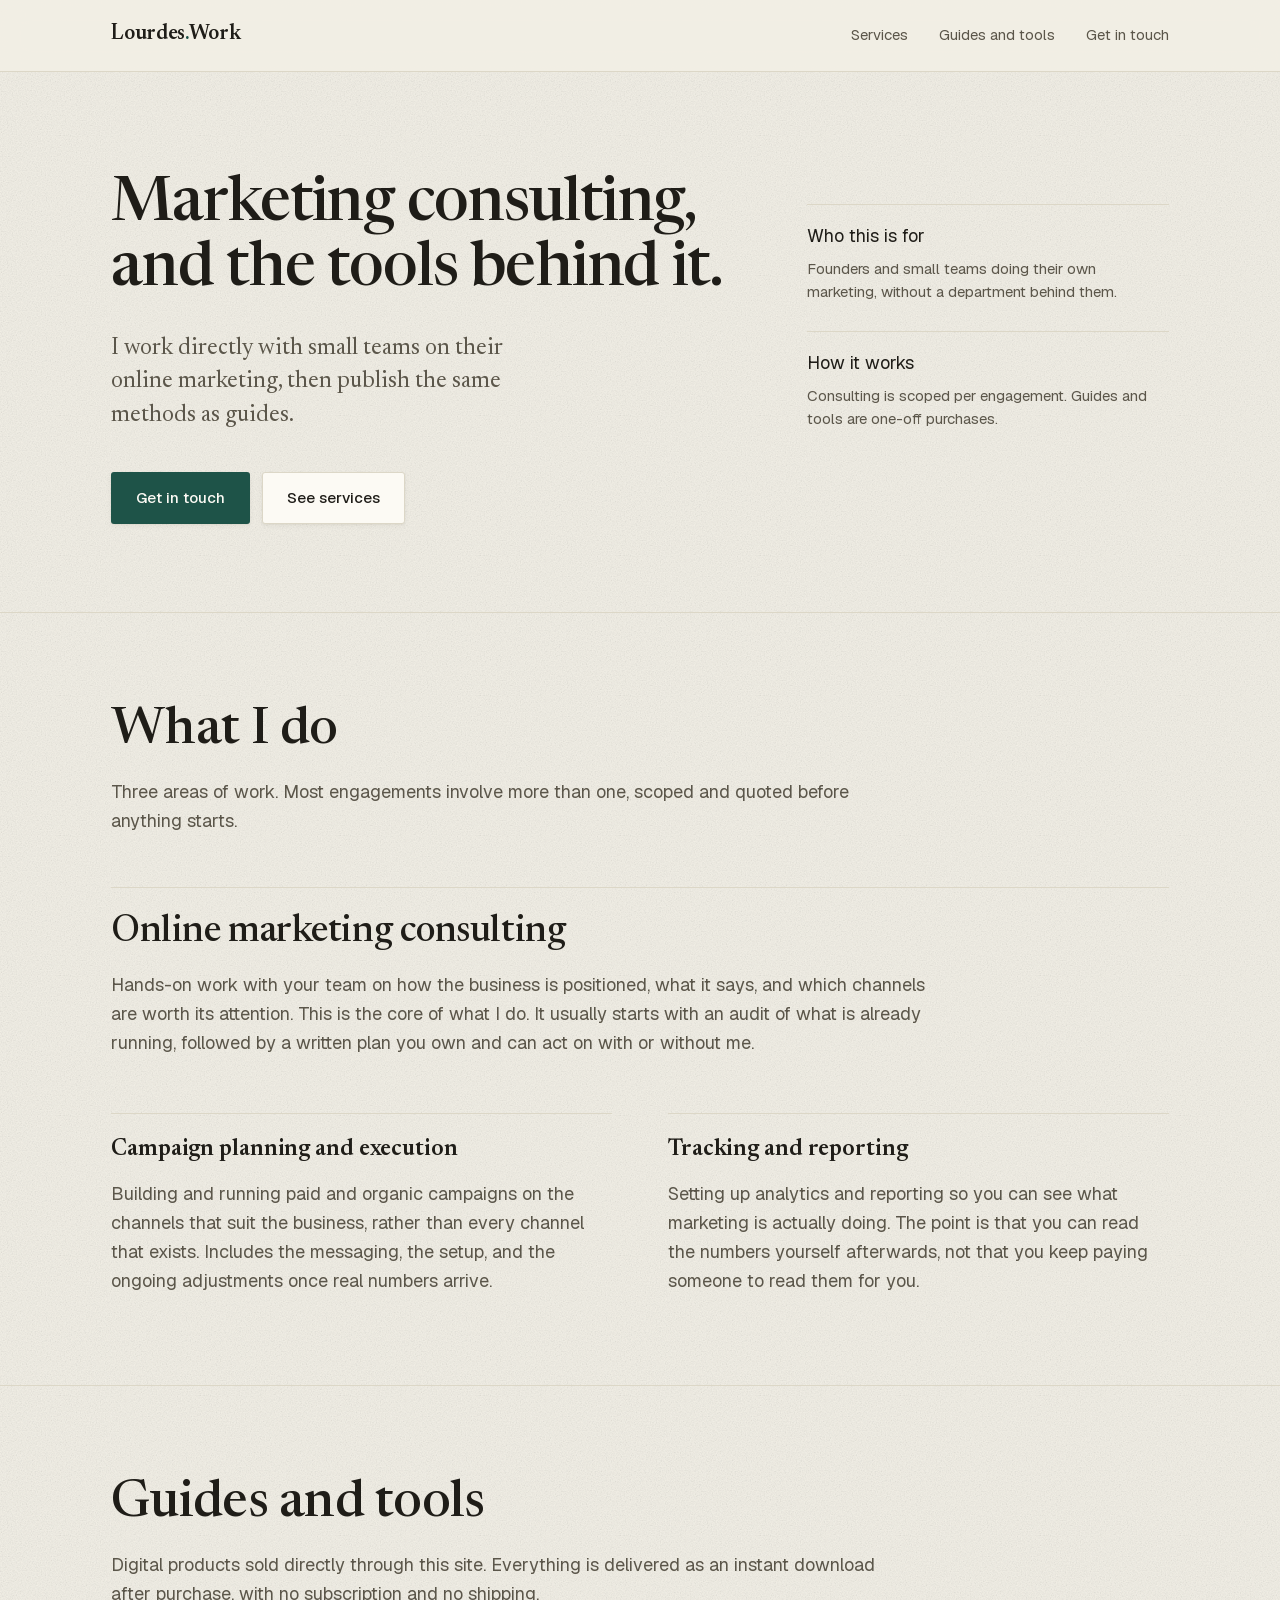
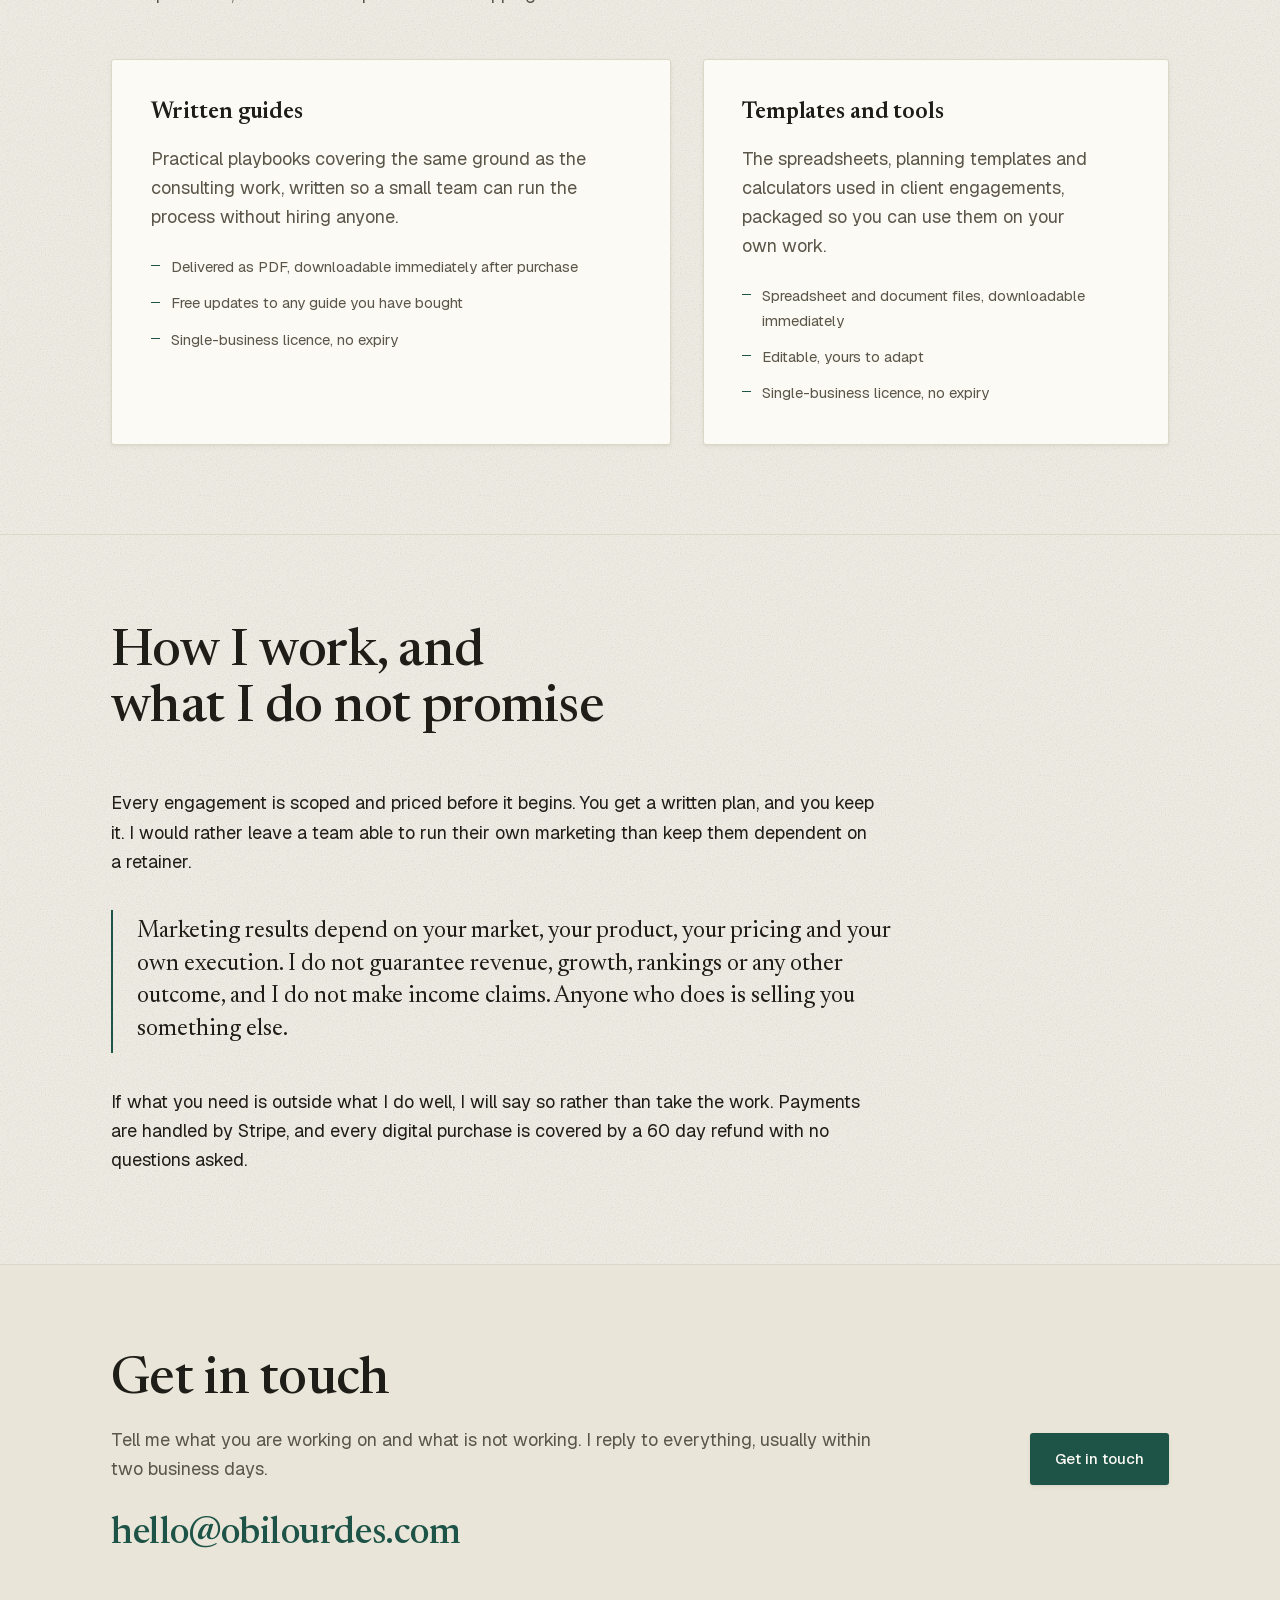
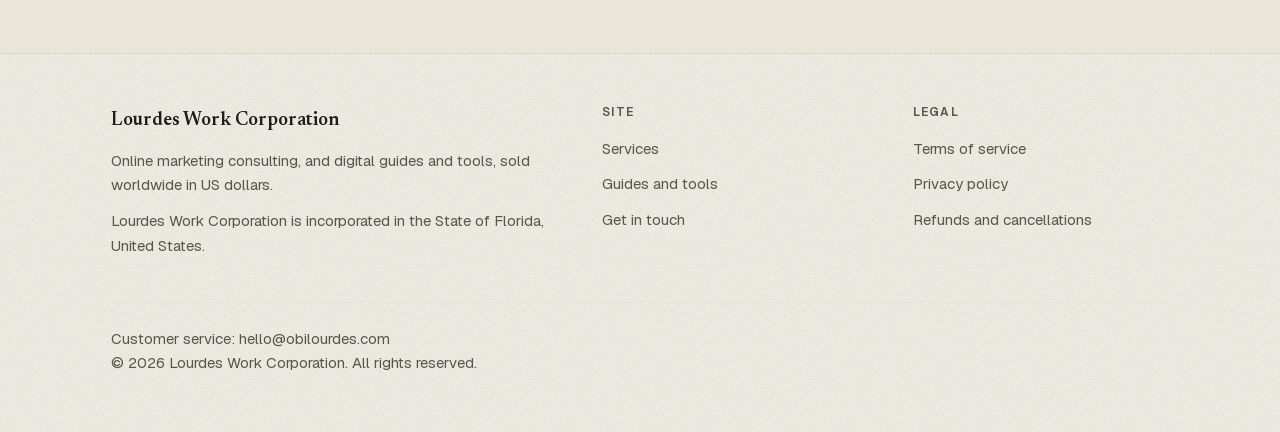
==== index.html @ 1709e202 "Site for Lourdes Work Corporation Static site: home, terms, privacy, refunds. Self-hosted Newsreader" ====
<!DOCTYPE html>
<html lang="en">
<head>
<meta charset="utf-8">
<meta name="viewport" content="width=device-width, initial-scale=1">
<title>Lourdes Work Corporation | Marketing consulting, guides and tools</title>
<meta name="description" content="Lourdes Work Corporation provides online marketing consulting for small teams, and sells digital guides and tools built from the same methods.">
<link rel="preload" href="fonts/newsreader-variable.woff2" as="font" type="font/woff2" crossorigin>
<link rel="preload" href="fonts/geist-variable.woff2" as="font" type="font/woff2" crossorigin>
<link rel="stylesheet" href="styles.css">
<link rel="icon" href="data:image/svg+xml,<svg xmlns='http://www.w3.org/2000/svg' viewBox='0 0 100 100'><rect width='100' height='100' rx='2' fill='%231E5348'/><text y='72' x='50' text-anchor='middle' font-family='system-ui' font-size='62' font-weight='600' fill='%23fff'>L</text></svg>">
</head>
<body>

<a class="skip" href="#main">Skip to content</a>

<header class="nav">
  <div class="shell">
    <a class="brand" href="/">Lourdes<em>.</em>Work</a>
    <nav class="nav-links" aria-label="Primary">
      <a href="#services">Services</a>
      <a href="#products" class="is-secondary">Guides and tools</a>
      <a href="#contact">Get in touch</a>
    </nav>
  </div>
</header>

<main id="main">

  <section class="hero">
    <div class="shell hero-grid">
      <div>
        <h1>Marketing consulting, and the tools behind it.</h1>
        <p class="lede">I work directly with small teams on their online marketing, then publish the same methods as guides.</p>
        <div class="hero-actions">
          <a class="btn btn-primary" href="#contact">Get in touch</a>
          <a class="btn btn-quiet" href="#services">See services</a>
        </div>
      </div>
      <dl class="hero-aside">
        <div>
          <dt>Who this is for</dt>
          <dd>Founders and small teams doing their own marketing, without a department behind them.</dd>
        </div>
        <div>
          <dt>How it works</dt>
          <dd>Consulting is scoped per engagement. Guides and tools are one-off purchases.</dd>
        </div>
      </dl>
    </div>
  </section>

  <section class="section" id="services">
    <div class="shell">
      <div class="section-head">
        <h2>What I do</h2>
        <p>Three areas of work. Most engagements involve more than one, scoped and quoted before anything starts.</p>
      </div>
      <ul class="services">
        <li>
          <h3>Online marketing consulting</h3>
          <p>Hands-on work with your team on how the business is positioned, what it says, and which channels are worth its attention. This is the core of what I do. It usually starts with an audit of what is already running, followed by a written plan you own and can act on with or without me.</p>
        </li>
        <li>
          <h3>Campaign planning and execution</h3>
          <p>Building and running paid and organic campaigns on the channels that suit the business, rather than every channel that exists. Includes the messaging, the setup, and the ongoing adjustments once real numbers arrive.</p>
        </li>
        <li>
          <h3>Tracking and reporting</h3>
          <p>Setting up analytics and reporting so you can see what marketing is actually doing. The point is that you can read the numbers yourself afterwards, not that you keep paying someone to read them for you.</p>
        </li>
      </ul>
    </div>
  </section>

  <section class="section" id="products">
    <div class="shell">
      <div class="section-head">
        <h2>Guides and tools</h2>
        <p>Digital products sold directly through this site. Everything is delivered as an instant download after purchase, with no subscription and no shipping.</p>
      </div>
      <div class="products">
        <article class="product">
          <h3>Written guides</h3>
          <p>Practical playbooks covering the same ground as the consulting work, written so a small team can run the process without hiring anyone.</p>
          <ul>
            <li>Delivered as PDF, downloadable immediately after purchase</li>
            <li>Free updates to any guide you have bought</li>
            <li>Single-business licence, no expiry</li>
          </ul>
        </article>
        <article class="product">
          <h3>Templates and tools</h3>
          <p>The spreadsheets, planning templates and calculators used in client engagements, packaged so you can use them on your own work.</p>
          <ul>
            <li>Spreadsheet and document files, downloadable immediately</li>
            <li>Editable, yours to adapt</li>
            <li>Single-business licence, no expiry</li>
          </ul>
        </article>
      </div>
    </div>
  </section>

  <section class="section" id="approach">
    <div class="shell">
      <div class="section-head">
        <h2>How I work, and what I do not promise</h2>
      </div>
      <div class="approach">
        <p>Every engagement is scoped and priced before it begins. You get a written plan, and you keep it. I would rather leave a team able to run their own marketing than keep them dependent on a retainer.</p>
        <p class="pull">Marketing results depend on your market, your product, your pricing and your own execution. I do not guarantee revenue, growth, rankings or any other outcome, and I do not make income claims. Anyone who does is selling you something else.</p>
        <p>If what you need is outside what I do well, I will say so rather than take the work. Payments are handled by Stripe, and every digital purchase is covered by a 60 day refund with no questions asked.</p>
      </div>
    </div>
  </section>

  <section class="contact" id="contact">
    <div class="shell contact-inner">
      <div>
        <h2>Get in touch</h2>
        <p>Tell me what you are working on and what is not working. I reply to everything, usually within two business days.</p>
        <a class="contact-mail" href="mailto:hello@obilourdes.com">hello@obilourdes.com</a>
      </div>
      <div>
        <a class="btn btn-primary" href="mailto:hello@obilourdes.com">Get in touch</a>
      </div>
    </div>
  </section>

</main>

<footer class="footer">
  <div class="shell">
    <div class="footer-grid">
      <div>
        <p class="legal-name">Lourdes Work Corporation</p>
        <p class="fine">Online marketing consulting, and digital guides and tools, sold worldwide in US dollars.</p>
        <p class="fine">Lourdes Work Corporation is incorporated in the State of Florida, United States.</p>
      </div>
      <div>
        <h2>Site</h2>
        <ul>
          <li><a href="#services">Services</a></li>
          <li><a href="#products">Guides and tools</a></li>
          <li><a href="#contact">Get in touch</a></li>
        </ul>
      </div>
      <div>
        <h2>Legal</h2>
        <ul>
          <li><a href="terms.html">Terms of service</a></li>
          <li><a href="privacy.html">Privacy policy</a></li>
          <li><a href="refunds.html">Refunds and cancellations</a></li>
        </ul>
      </div>
    </div>
    <div class="footer-base">
      <p>Customer service: <a href="mailto:hello@obilourdes.com">hello@obilourdes.com</a></p>
      <p>&copy; 2026 Lourdes Work Corporation. All rights reserved.</p>
    </div>
  </div>
</footer>

</body>
</html>
---- styles.css ----
/* Lourdes Work Corporation
   Design read: modern editorial site for a marketing consultancy that also
   sells digital products, read by prospective clients and by two compliance
   reviewers (Stripe, Google).
   Dials: DESIGN_VARIANCE 6 / MOTION_INTENSITY 3 / VISUAL_DENSITY 4.

   Serif is used deliberately, not by default. The brief names an editorial
   family and names serif headings, which is the documented exception. The
   face is Newsreader, chosen specifically because it is neither of the two
   display serifs banned as AI-favourites.

   Type pairing: Newsreader (editorial serif) for headings,
                 Geist (neo-grotesque) for body and interface.
   Surface: warm paper, no pure white anywhere, no pure black anywhere.
   Hand-written CSS. No framework, no build step. */

@font-face {
  font-family: 'Newsreader';
  src: url('fonts/newsreader-variable.woff2') format('woff2');
  font-weight: 200 800;
  font-style: normal;
  font-display: swap;
}
@font-face {
  font-family: 'Geist';
  src: url('fonts/geist-variable.woff2') format('woff2');
  font-weight: 100 900;
  font-style: normal;
  font-display: swap;
}

/* ── Tokens ─────────────────────────────────────────────
   One warm paper family. One accent, locked. One radius.
   Lighter surfaces read as raised, darker as recessed. */
:root {
  --paper:   #F2EFE5;
  --raised:  #FCFAF4;
  --sunken:  #E9E5D8;
  --rule:    #DCD7C7;
  --rule-soft: #E6E2D4;
  --ink:     #1F1D18;
  --ink-soft:#5B564A;
  --accent:  #1E5348;
  --accent-deep: #143A32;
  --on-accent: #FCFAF4;
  --tint:    #E4E6DC;

  --lift-1: 0 1px 2px rgba(58, 48, 26, 0.05), 0 2px 6px rgba(58, 48, 26, 0.04);
  --lift-2: 0 1px 2px rgba(58, 48, 26, 0.06), 0 6px 18px rgba(58, 48, 26, 0.07);
  --press:  inset 0 1px 2px rgba(58, 48, 26, 0.12);

  --radius: 3px;
  --measure: 64ch;
  --gutter: clamp(1.25rem, 4vw, 3.5rem);
  --shell: 1160px;

  --serif: 'Newsreader', ui-serif, Georgia, 'Times New Roman', serif;
  --sans: 'Geist', ui-sans-serif, system-ui, -apple-system, 'Segoe UI', Roboto, sans-serif;

  --step-0: clamp(1.0625rem, 1.02rem + 0.2vw, 1.125rem);
  --step-1: clamp(1.25rem, 1.17rem + 0.38vw, 1.4375rem);
  --step-2: clamp(1.75rem, 1.55rem + 0.95vw, 2.375rem);
  --step-3: clamp(2.25rem, 1.9rem + 1.7vw, 3.25rem);
  --step-4: clamp(2.5rem, 2.05rem + 2.2vw, 3.75rem);

  /* Warm paper grain. Sits behind content, never over text. */
  --grain: url("data:image/svg+xml,%3Csvg xmlns='http://www.w3.org/2000/svg' width='140' height='140'%3E%3Cfilter id='n'%3E%3CfeTurbulence type='fractalNoise' baseFrequency='0.8' numOctaves='3' stitchTiles='stitch'/%3E%3CfeColorMatrix type='saturate' values='0'/%3E%3C/filter%3E%3Crect width='140' height='140' filter='url(%23n)' opacity='0.28'/%3E%3C/svg%3E");
}

@media (prefers-color-scheme: dark) {
  :root {
    --paper:   #16150F;
    --raised:  #1F1D16;
    --sunken:  #100F0B;
    --rule:    #322E24;
    --rule-soft: #262319;
    --ink:     #EFEBDE;
    --ink-soft:#A29C8A;
    --accent:  #74BCA6;
    --accent-deep: #96D2BE;
    --on-accent: #10201B;
    --tint:    #1D2620;

    --lift-1: 0 1px 2px rgba(0, 0, 0, 0.4);
    --lift-2: 0 1px 2px rgba(0, 0, 0, 0.4), 0 8px 22px rgba(0, 0, 0, 0.36);
    --press:  inset 0 1px 3px rgba(0, 0, 0, 0.5);
  }
}

*, *::before, *::after { box-sizing: border-box; }

html { -webkit-text-size-adjust: 100%; scroll-behavior: smooth; }
@media (prefers-reduced-motion: reduce) {
  html { scroll-behavior: auto; }
  *, *::before, *::after { animation-duration: 0.01ms !important; transition-duration: 0.01ms !important; }
}

body {
  margin: 0;
  background-color: var(--paper);
  background-image: var(--grain);
  color: var(--ink);
  font-family: var(--sans);
  font-size: var(--step-0);
  line-height: 1.62;
  -webkit-font-smoothing: antialiased;
}

/* ── Editorial headings. Serif, restrained weight, tight tracking. ── */
h1, h2, h3 {
  margin: 0;
  font-family: var(--serif);
  font-weight: 500;
  font-variation-settings: 'opsz' 48;
  letter-spacing: -0.014em;
  line-height: 1.08;
  text-wrap: balance;
}
h1 { font-size: var(--step-4); font-variation-settings: 'opsz' 72; letter-spacing: -0.021em; }
h2 { font-size: var(--step-3); }
h3 { font-size: var(--step-1); font-weight: 600; font-variation-settings: 'opsz' 24; letter-spacing: -0.005em; line-height: 1.25; }
p  { margin: 0; max-width: var(--measure); text-wrap: pretty; }

a { color: var(--accent); text-underline-offset: 0.2em; text-decoration-thickness: 1px; }
a:hover { color: var(--accent-deep); }

:focus-visible { outline: 2px solid var(--accent); outline-offset: 3px; border-radius: var(--radius); }

.shell { width: 100%; max-width: var(--shell); margin-inline: auto; padding-inline: var(--gutter); }

.skip {
  position: absolute; left: -9999px;
  background: var(--accent); color: var(--on-accent);
  padding: 0.75rem 1rem; border-radius: var(--radius); z-index: 30;
}
.skip:focus { left: var(--gutter); top: 0.75rem; }

/* Small-caps metadata label, set in the grotesque against the serif. */
.label {
  font-family: var(--sans);
  font-size: 0.75rem; font-weight: 600;
  letter-spacing: 0.09em; text-transform: uppercase;
  color: var(--ink-soft);
}

/* ── Masthead. One line, 72px. ── */
.nav {
  position: sticky; top: 0; z-index: 20;
  height: 72px; display: flex; align-items: center;
  background: color-mix(in srgb, var(--paper) 90%, transparent);
  backdrop-filter: saturate(1.3) blur(12px);
  border-bottom: 1px solid var(--rule);
}
.nav .shell { display: flex; align-items: center; justify-content: space-between; gap: 1.5rem; }
.brand {
  font-family: var(--serif); font-weight: 600;
  font-size: 1.3125rem; letter-spacing: -0.015em;
  color: var(--ink); text-decoration: none; white-space: nowrap;
}
.brand em { font-style: normal; color: var(--accent); }
.nav-links { display: flex; align-items: center; gap: clamp(1.125rem, 2.4vw, 2.25rem); }
.nav-links a { color: var(--ink-soft); text-decoration: none; font-size: 0.9375rem; white-space: nowrap; }
.nav-links a:hover { color: var(--ink); }
@media (max-width: 640px) { .nav-links .is-secondary { display: none; } }

/* ── Tactile buttons. Raised, then genuinely compress on press. ── */
.btn {
  display: inline-flex; align-items: center; justify-content: center;
  padding: 0.8125rem 1.5rem;
  font-family: var(--sans); font-weight: 500; font-size: 0.9375rem;
  border-radius: var(--radius); border: 1px solid transparent;
  text-decoration: none; white-space: nowrap; cursor: pointer;
  box-shadow: var(--lift-1);
  transition: box-shadow 0.16s ease, transform 0.1s ease, background-color 0.16s ease;
}
.btn-primary { background: var(--accent); color: var(--on-accent); }
.btn-primary:hover { background: var(--accent-deep); color: var(--on-accent); box-shadow: var(--lift-2); }
.btn-quiet { background: var(--raised); border-color: var(--rule); color: var(--ink); }
.btn-quiet:hover { border-color: var(--ink-soft); box-shadow: var(--lift-2); }
.btn:active { transform: translateY(1px); box-shadow: var(--press); }

/* ── Hero. Asymmetric, not centered. ── */
.hero { padding-block: clamp(3.5rem, 8vw, 6.5rem) clamp(3rem, 7vw, 5.5rem); }
.hero-grid { display: grid; gap: clamp(2rem, 5vw, 4.5rem); align-items: start; }
@media (min-width: 900px) { .hero-grid { grid-template-columns: 1.75fr 1fr; } }
.hero p.lede {
  font-family: var(--serif); font-size: var(--step-1);
  font-variation-settings: 'opsz' 28; line-height: 1.45;
  color: var(--ink-soft); margin-top: 1.75rem; max-width: 34ch;
}
.hero-actions { display: flex; flex-wrap: wrap; gap: 0.75rem; margin-top: 2.5rem; }

.hero-aside { display: grid; gap: 1.75rem; align-content: start; padding-top: 0.75rem; }
.hero-aside > div { border-top: 1px solid var(--rule); padding-top: 1rem; }
.hero-aside dt { margin-bottom: 0.4rem; }
.hero-aside dd { margin: 0; color: var(--ink-soft); font-size: 0.9375rem; line-height: 1.55; }

/* ── Section frame ── */
.section { padding-block: clamp(3.5rem, 7vw, 6rem); border-top: 1px solid var(--rule); }
.section-head { max-width: var(--measure); margin-bottom: clamp(2.25rem, 4vw, 3.25rem); }
.section-head p { color: var(--ink-soft); margin-top: 1.125rem; }

/* ── Services. Asymmetric stack, lead item wider. Not equal cards. ── */
.services { list-style: none; margin: 0; padding: 0; display: grid; gap: 2.75rem; }
@media (min-width: 860px) {
  .services { grid-template-columns: repeat(6, 1fr); column-gap: 3.5rem; row-gap: 3.5rem; }
  .services > li:nth-child(1) { grid-column: span 6; }
  .services > li:nth-child(2) { grid-column: span 3; }
  .services > li:nth-child(3) { grid-column: span 3; }
}
.services > li { border-top: 1px solid var(--rule); padding-top: 1.375rem; }
.services h3 + p { margin-top: 0.875rem; color: var(--ink-soft); }
.services > li:nth-child(1) h3 { font-size: var(--step-2); font-weight: 500; font-variation-settings: 'opsz' 40; letter-spacing: -0.012em; }
.services > li:nth-child(1) p { max-width: 68ch; }

/* ── Products. Raised paper cards. Two-up, unequal. ── */
.products { display: grid; gap: 1.75rem; }
@media (min-width: 860px) { .products { grid-template-columns: 1.2fr 1fr; gap: 2rem; } }
.product {
  background: var(--raised); border: 1px solid var(--rule);
  border-radius: var(--radius); box-shadow: var(--lift-1);
  padding: clamp(1.625rem, 3vw, 2.5rem);
}
.product p { margin-top: 1rem; color: var(--ink-soft); }
.product ul { margin: 1.5rem 0 0; padding: 0; list-style: none; display: grid; gap: 0.75rem; }
.product li { padding-left: 1.25rem; position: relative; color: var(--ink-soft); font-size: 0.9375rem; }
.product li::before {
  content: ''; position: absolute; left: 0; top: 0.68em;
  width: 9px; height: 1px; background: var(--accent);
}

/* ── Approach. Editorial prose column with a pull quote. ── */
.approach { max-width: 66ch; display: grid; gap: 1.625rem; }
.approach p { max-width: none; }
.pull {
  font-family: var(--serif); font-size: var(--step-1);
  font-variation-settings: 'opsz' 32; line-height: 1.42;
  color: var(--ink);
  border-left: 2px solid var(--accent);
  padding: 0.375rem 0 0.375rem 1.5rem;
  margin-block: 0.5rem;
}

/* ── Contact. Recessed band. ── */
.contact { background: var(--sunken); border-top: 1px solid var(--rule); }
.contact-inner { padding-block: clamp(3.5rem, 7vw, 5.5rem); display: grid; gap: 2rem; }
@media (min-width: 860px) { .contact-inner { grid-template-columns: 1fr auto; align-items: center; gap: 3.5rem; } }
.contact p { color: var(--ink-soft); margin-top: 1rem; }
.contact-mail {
  display: inline-block; margin-top: 1.375rem;
  font-family: var(--serif); font-size: var(--step-2); font-weight: 500;
  font-variation-settings: 'opsz' 40; letter-spacing: -0.012em;
  color: var(--accent); text-decoration: none;
}
.contact-mail:hover { text-decoration: underline; }

/* ── Footer ── */
.footer { border-top: 1px solid var(--rule); padding-block: 3.25rem 3.5rem; font-size: 0.9375rem; }
.footer-grid { display: grid; gap: 2.5rem; }
@media (min-width: 760px) { .footer-grid { grid-template-columns: 1.7fr 1fr 1fr; gap: 3.5rem; } }
.footer h2 { font-family: var(--sans); font-size: 0.75rem; font-weight: 600; letter-spacing: 0.09em; text-transform: uppercase; color: var(--ink-soft); margin-bottom: 1.125rem; }
.footer ul { list-style: none; margin: 0; padding: 0; display: grid; gap: 0.6875rem; }
.footer a { color: var(--ink-soft); text-decoration: none; }
.footer a:hover { color: var(--ink); text-decoration: underline; }
.footer .legal-name { font-family: var(--serif); font-size: 1.1875rem; font-weight: 600; color: var(--ink); }
.footer .fine { color: var(--ink-soft); max-width: 44ch; margin-top: 0.75rem; }
.footer-base { margin-top: 2.75rem; padding-top: 1.5rem; border-top: 1px solid var(--rule-soft); color: var(--ink-soft); }

/* ── Legal document pages ── */
.doc { padding-block: clamp(3rem, 6vw, 5rem) clamp(3.5rem, 7vw, 5.5rem); }
.doc-head { max-width: var(--measure); padding-bottom: 2.25rem; border-bottom: 1px solid var(--rule); margin-bottom: 2.75rem; }
.doc-head p { color: var(--ink-soft); margin-top: 1rem; }
.doc-body { max-width: 66ch; }
.doc-body h2 { font-size: var(--step-2); margin-top: 3.25rem; }
.doc-body h2:first-child { margin-top: 0; }
.doc-body h3 { margin-top: 2.25rem; }
.doc-body p, .doc-body ul, .doc-body ol { margin-top: 1.0625rem; max-width: none; }
.doc-body ul, .doc-body ol { padding-left: 1.25rem; }
.doc-body li { margin-top: 0.5rem; }
.doc-body li::marker { color: var(--accent); }
.doc-body strong { font-weight: 600; }

.key-terms {
  background: var(--raised); border: 1px solid var(--rule);
  border-radius: var(--radius); box-shadow: var(--lift-1);
  padding: clamp(1.5rem, 3vw, 2rem); margin-top: 2.25rem;
}
.key-terms h2 { margin-top: 0; font-size: var(--step-1); }
.key-terms ul { margin-top: 1rem; }

.updated { color: var(--ink-soft); font-size: 0.9375rem; }

/* Fill-before-publish marker. Loud on purpose. */
.fill {
  background: #FFF0B8; color: #57430B;
  border-bottom: 2px solid #DCB43A; padding: 0 0.2em; font-weight: 600;
}
@media (prefers-color-scheme: dark) {
  .fill { background: #453604; color: #FFE9A6; border-bottom-color: #C0A030; }
}
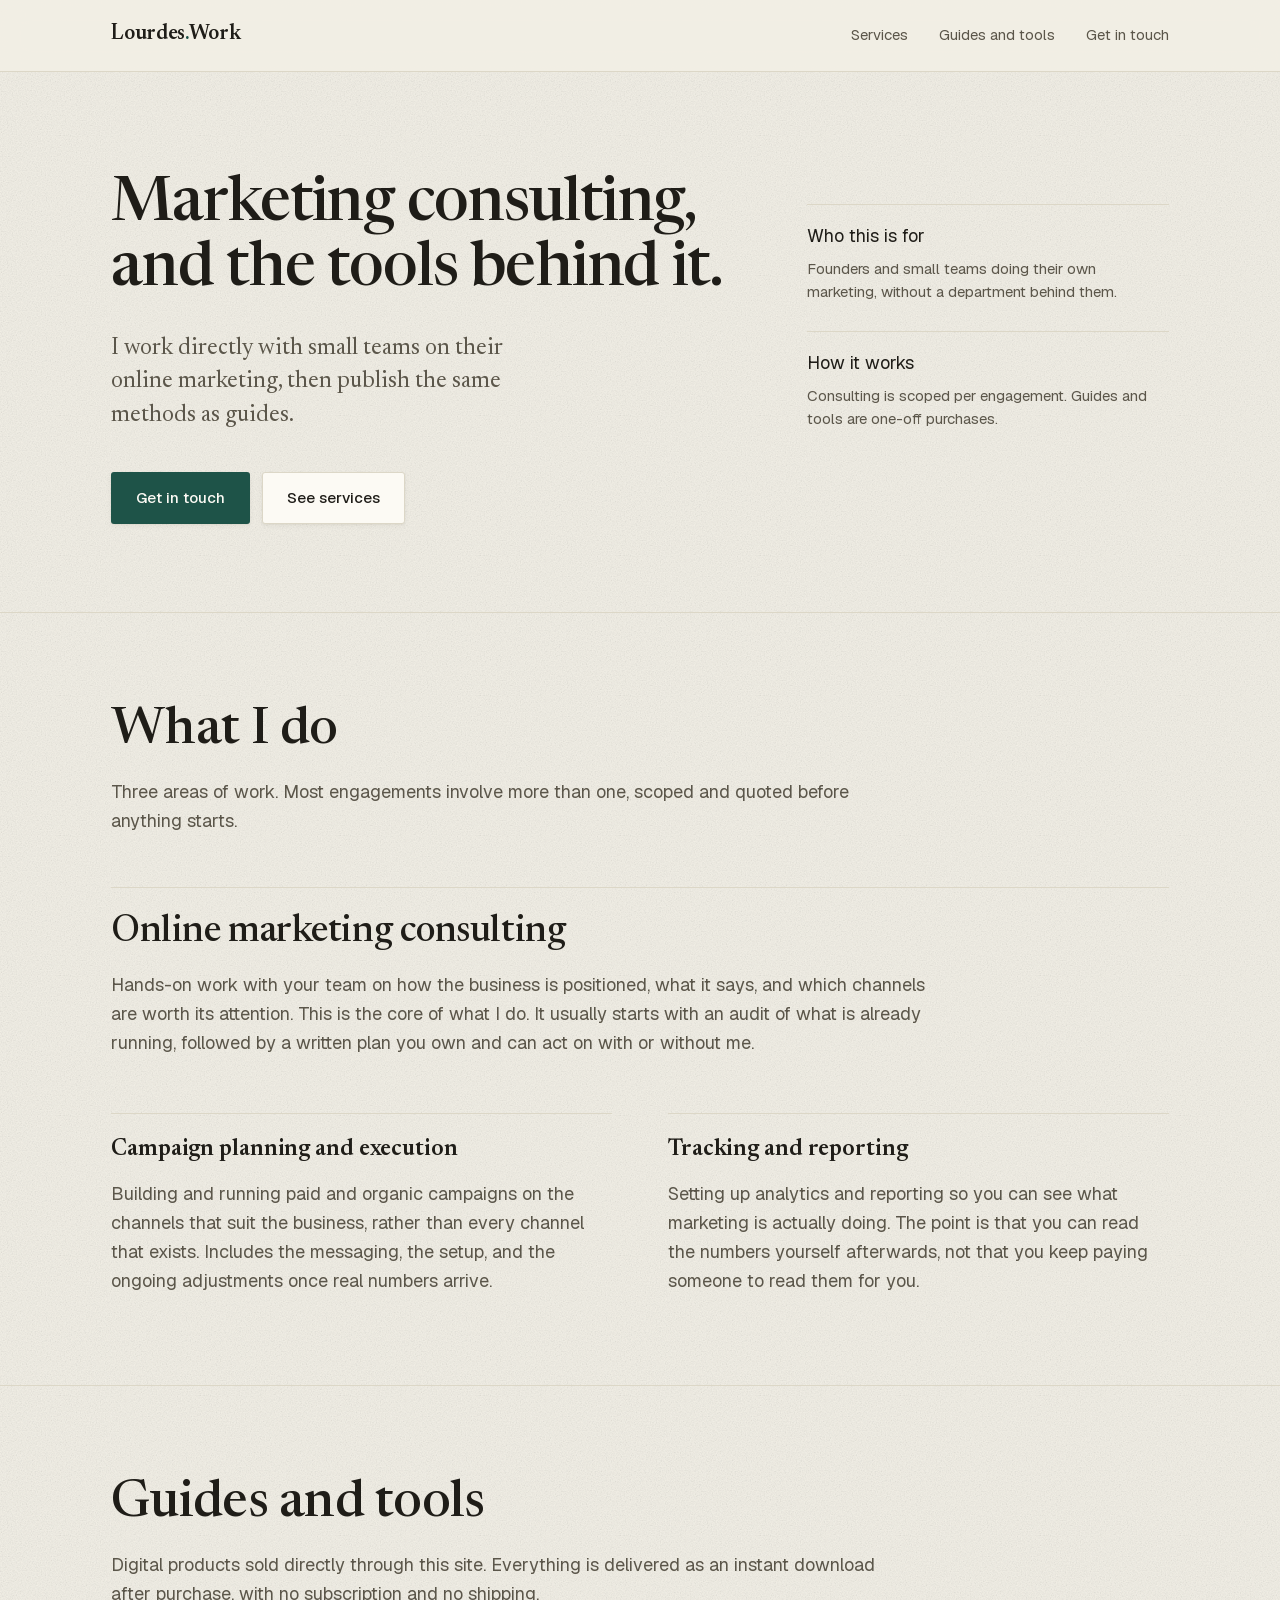
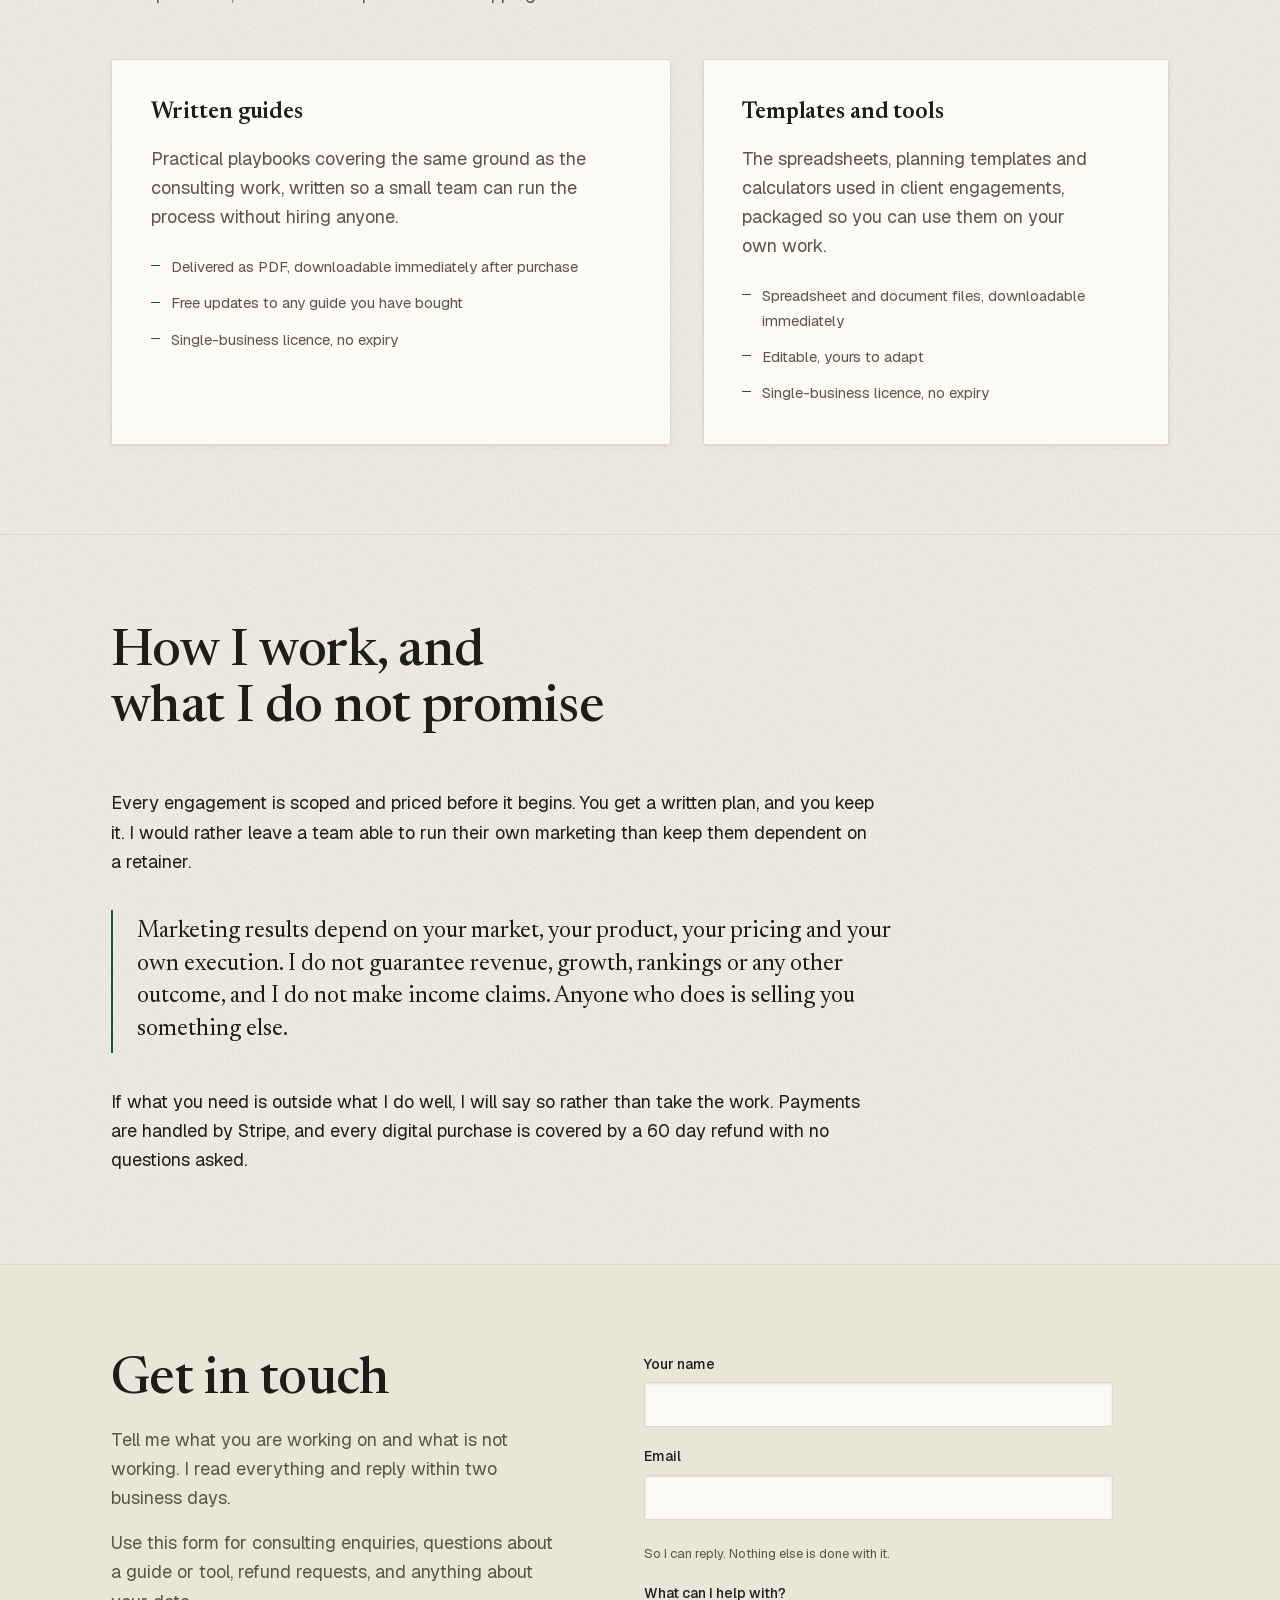
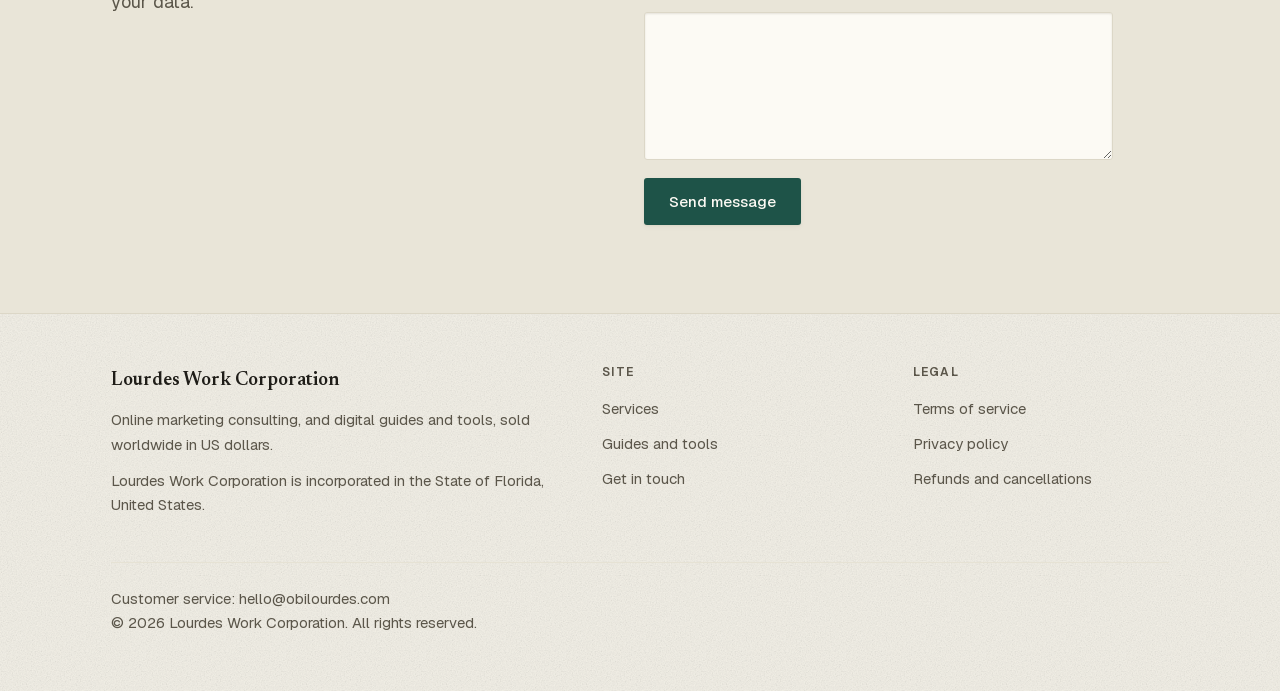
==== commit 27f13e6e: "Add contact form (not yet live: needs access key) Replaces the mailto link on the home page with a v" ====
--- a/index.html
+++ b/index.html
@@ -117,13 +117,48 @@
 
   <section class="contact" id="contact">
     <div class="shell contact-inner">
-      <div>
-        <h2>Get in touch</h2>
-        <p>Tell me what you are working on and what is not working. I reply to everything, usually within two business days.</p>
-        <a class="contact-mail" href="mailto:hello@obilourdes.com">hello@obilourdes.com</a>
-      </div>
-      <div>
-        <a class="btn btn-primary" href="mailto:hello@obilourdes.com">Get in touch</a>
+      <div class="contact-grid">
+        <div>
+          <h2>Get in touch</h2>
+          <p>Tell me what you are working on and what is not working. I read everything and reply within two business days.</p>
+          <p>Use this form for consulting enquiries, questions about a guide or tool, refund requests, and anything about your data.</p>
+        </div>
+
+        <form class="form" id="contact-form" action="https://api.web3forms.com/submit" method="POST" novalidate>
+          <input type="hidden" name="access_key" value="WEB3FORMS_ACCESS_KEY">
+          <input type="hidden" name="subject" value="New enquiry from obilourdes.com">
+          <input type="hidden" name="from_name" value="obilourdes.com">
+          <input type="hidden" name="redirect" value="https://obilourdes.com/thanks.html">
+
+          <div class="hp" aria-hidden="true">
+            <label for="company-website">Leave this field empty</label>
+            <input type="text" id="company-website" name="botcheck" tabindex="-1" autocomplete="off">
+          </div>
+
+          <div class="field" id="f-name">
+            <label for="name">Your name</label>
+            <input type="text" id="name" name="name" autocomplete="name" required>
+            <p class="err" id="e-name">Please tell me your name.</p>
+          </div>
+
+          <div class="field" id="f-email">
+            <label for="email">Email</label>
+            <input type="email" id="email" name="email" autocomplete="email" required>
+            <p class="help">So I can reply. Nothing else is done with it.</p>
+            <p class="err" id="e-email">Please enter an email address I can reply to.</p>
+          </div>
+
+          <div class="field" id="f-message">
+            <label for="message">What can I help with?</label>
+            <textarea id="message" name="message" rows="5" required></textarea>
+            <p class="err" id="e-message">Please add a short message.</p>
+          </div>
+
+          <div class="form-actions">
+            <button type="submit" class="btn btn-primary" id="send">Send message</button>
+            <p class="form-status" id="status" role="status" aria-live="polite"></p>
+          </div>
+        </form>
       </div>
     </div>
   </section>
@@ -162,5 +197,81 @@
   </div>
 </footer>
 
+<script>
+// Progressive enhancement only. With JavaScript off the form still posts
+// natively to the same endpoint and lands on thanks.html.
+(function () {
+  var form = document.getElementById('contact-form');
+  if (!form) return;
+  var status = document.getElementById('status');
+  var button = document.getElementById('send');
+
+  function setInvalid(id, bad) {
+    document.getElementById(id).setAttribute('data-invalid', bad ? 'true' : 'false');
+  }
+
+  function validate() {
+    var ok = true;
+    var n = form.querySelector('#name').value.trim();
+    var e = form.querySelector('#email').value.trim();
+    var m = form.querySelector('#message').value.trim();
+    setInvalid('f-name', !n); if (!n) ok = false;
+    var emailOk = /^[^\s@]+@[^\s@]+\.[^\s@]{2,}$/.test(e);
+    setInvalid('f-email', !emailOk); if (!emailOk) ok = false;
+    setInvalid('f-message', !m); if (!m) ok = false;
+    return ok;
+  }
+
+  form.addEventListener('submit', function (ev) {
+    ev.preventDefault();
+    status.textContent = '';
+    status.removeAttribute('data-state');
+
+    if (!validate()) {
+      status.setAttribute('data-state', 'error');
+      status.textContent = 'Please check the fields above.';
+      var firstBad = form.querySelector('[data-invalid="true"] input, [data-invalid="true"] textarea');
+      if (firstBad) firstBad.focus();
+      return;
+    }
+
+    button.setAttribute('aria-disabled', 'true');
+    status.setAttribute('data-state', 'sending');
+    status.textContent = 'Sending';
+
+    fetch(form.action, {
+      method: 'POST',
+      headers: { 'Accept': 'application/json' },
+      body: new FormData(form)
+    })
+      .then(function (r) { return r.json().catch(function () { return {}; }); })
+      .then(function (data) {
+        if (data && data.success) {
+          form.reset();
+          status.setAttribute('data-state', 'ok');
+          status.textContent = 'Thank you. I will reply within two business days.';
+        } else {
+          throw new Error((data && data.message) || 'send failed');
+        }
+      })
+      .catch(function () {
+        status.setAttribute('data-state', 'error');
+        status.textContent = 'That did not send. Please try again, or write to the address in the terms page.';
+      })
+      .finally(function () {
+        button.removeAttribute('aria-disabled');
+      });
+  });
+
+  ['name', 'email', 'message'].forEach(function (id) {
+    var el = form.querySelector('#' + id);
+    el.addEventListener('input', function () {
+      var wrap = el.closest('.field');
+      if (wrap.getAttribute('data-invalid') === 'true') validate();
+    });
+  });
+})();
+</script>
+
 </body>
 </html>
--- a/styles.css
+++ b/styles.css
@@ -266,6 +266,46 @@
 .footer .fine { color: var(--ink-soft); max-width: 44ch; margin-top: 0.75rem; }
 .footer-base { margin-top: 2.75rem; padding-top: 1.5rem; border-top: 1px solid var(--rule-soft); color: var(--ink-soft); }
 
+/* ── Contact form. Labels above inputs, never placeholder-as-label. ── */
+.form { display: grid; gap: 1.125rem; max-width: 30rem; }
+.field { display: grid; gap: 0.4375rem; }
+.field label { font-size: 0.875rem; font-weight: 500; color: var(--ink); }
+.field input, .field textarea {
+  font-family: var(--sans); font-size: 1rem; color: var(--ink);
+  background: var(--raised);
+  border: 1px solid var(--rule); border-radius: var(--radius);
+  padding: 0.6875rem 0.8125rem; width: 100%;
+  box-shadow: var(--press);
+  transition: border-color 0.15s ease, box-shadow 0.15s ease;
+}
+.field textarea { resize: vertical; min-height: 7rem; line-height: 1.55; }
+.field input:hover, .field textarea:hover { border-color: var(--ink-soft); }
+.field input:focus, .field textarea:focus {
+  outline: none; border-color: var(--accent);
+  box-shadow: var(--press), 0 0 0 3px color-mix(in srgb, var(--accent) 22%, transparent);
+}
+.field input::placeholder, .field textarea::placeholder { color: var(--ink-soft); opacity: 1; }
+.field .help { font-size: 0.8125rem; color: var(--ink-soft); }
+.field .err { font-size: 0.8125rem; color: #9A2B1E; display: none; }
+@media (prefers-color-scheme: dark) { .field .err { color: #FF9A88; } }
+.field[data-invalid="true"] input,
+.field[data-invalid="true"] textarea { border-color: #9A2B1E; }
+.field[data-invalid="true"] .err { display: block; }
+
+/* Honeypot. Hidden from people, reachable by bots. */
+.hp { position: absolute; left: -9999px; width: 1px; height: 1px; overflow: hidden; }
+
+.form-actions { display: flex; align-items: center; gap: 1rem; flex-wrap: wrap; }
+.form-status { font-size: 0.9375rem; margin: 0; }
+.form-status[data-state="sending"] { color: var(--ink-soft); }
+.form-status[data-state="ok"] { color: var(--accent); font-weight: 500; }
+.form-status[data-state="error"] { color: #9A2B1E; }
+@media (prefers-color-scheme: dark) { .form-status[data-state="error"] { color: #FF9A88; } }
+.btn[aria-disabled="true"] { opacity: 0.6; pointer-events: none; }
+
+.contact-grid { display: grid; gap: 2.5rem; }
+@media (min-width: 900px) { .contact-grid { grid-template-columns: 1fr 1fr; gap: 4rem; align-items: start; } }
+
 /* ── Legal document pages ── */
 .doc { padding-block: clamp(3rem, 6vw, 5rem) clamp(3.5rem, 7vw, 5.5rem); }
 .doc-head { max-width: var(--measure); padding-bottom: 2.25rem; border-bottom: 1px solid var(--rule); margin-bottom: 2.75rem; }
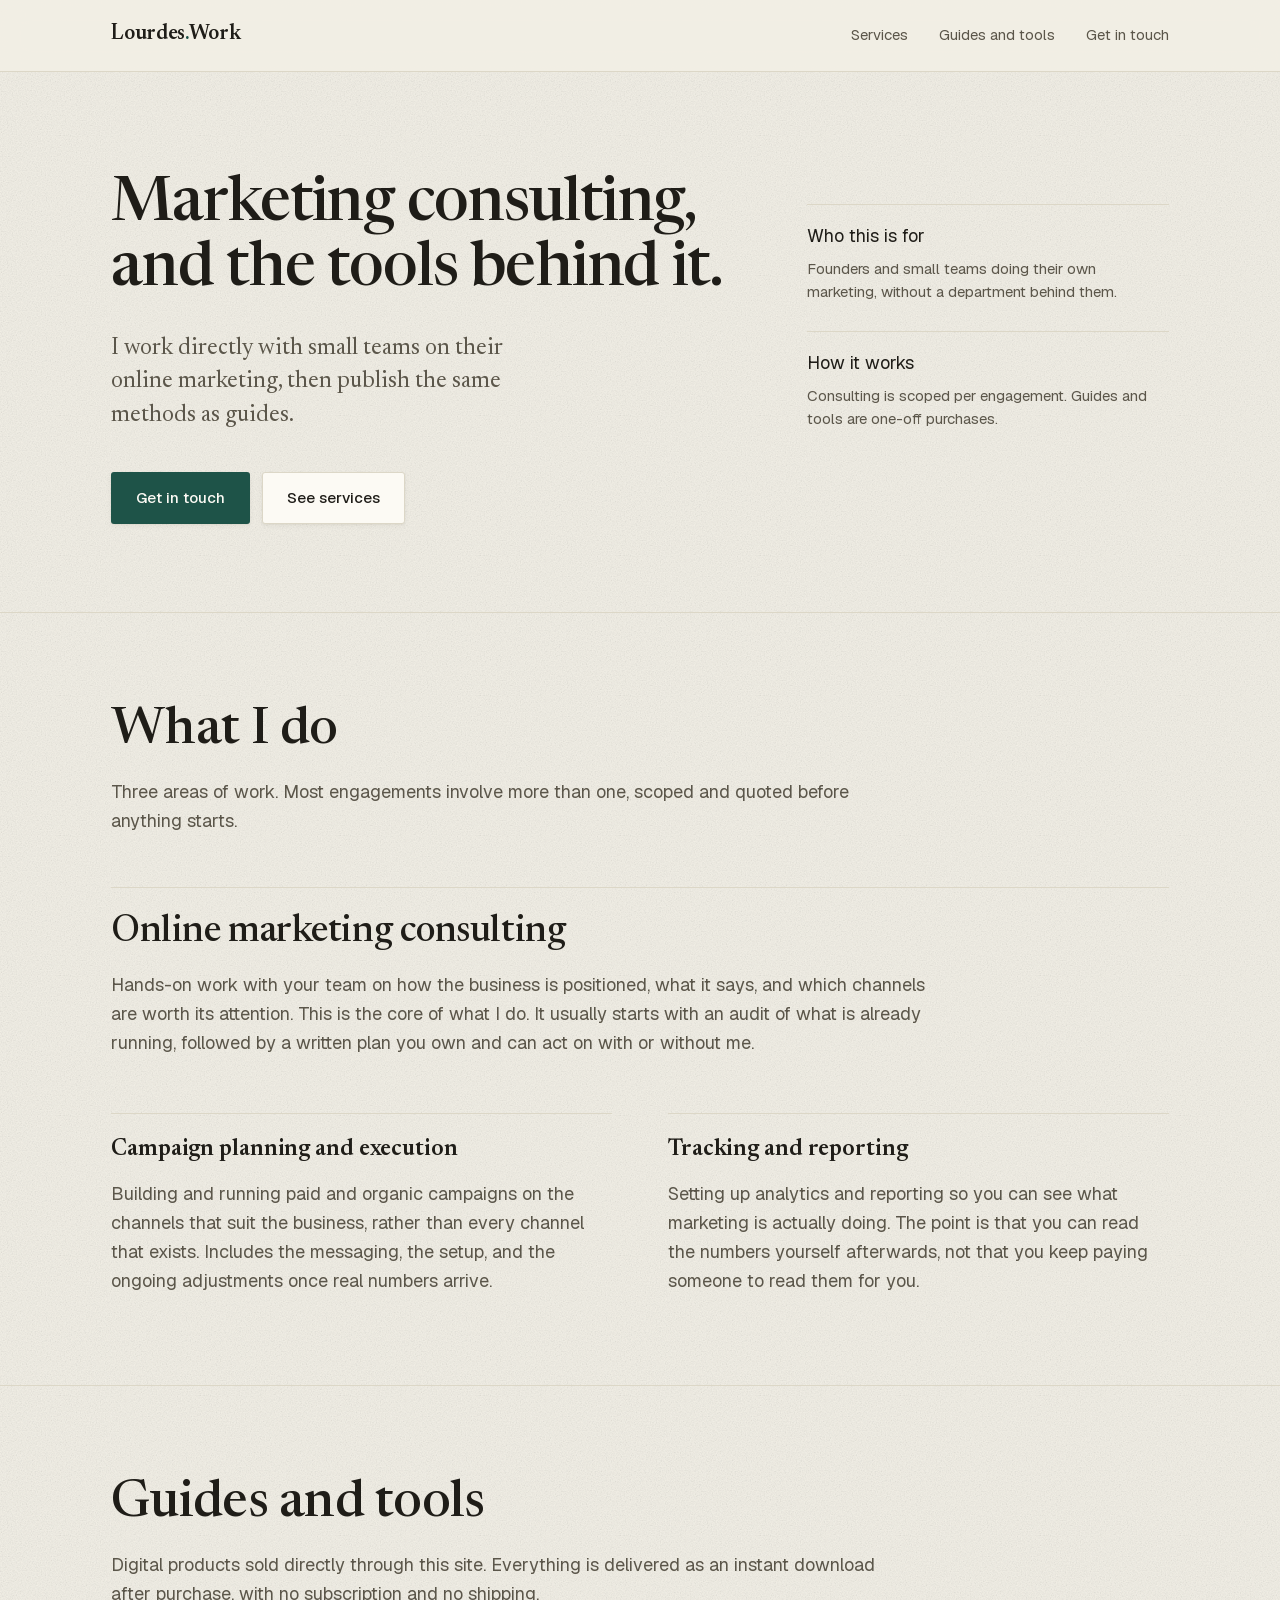
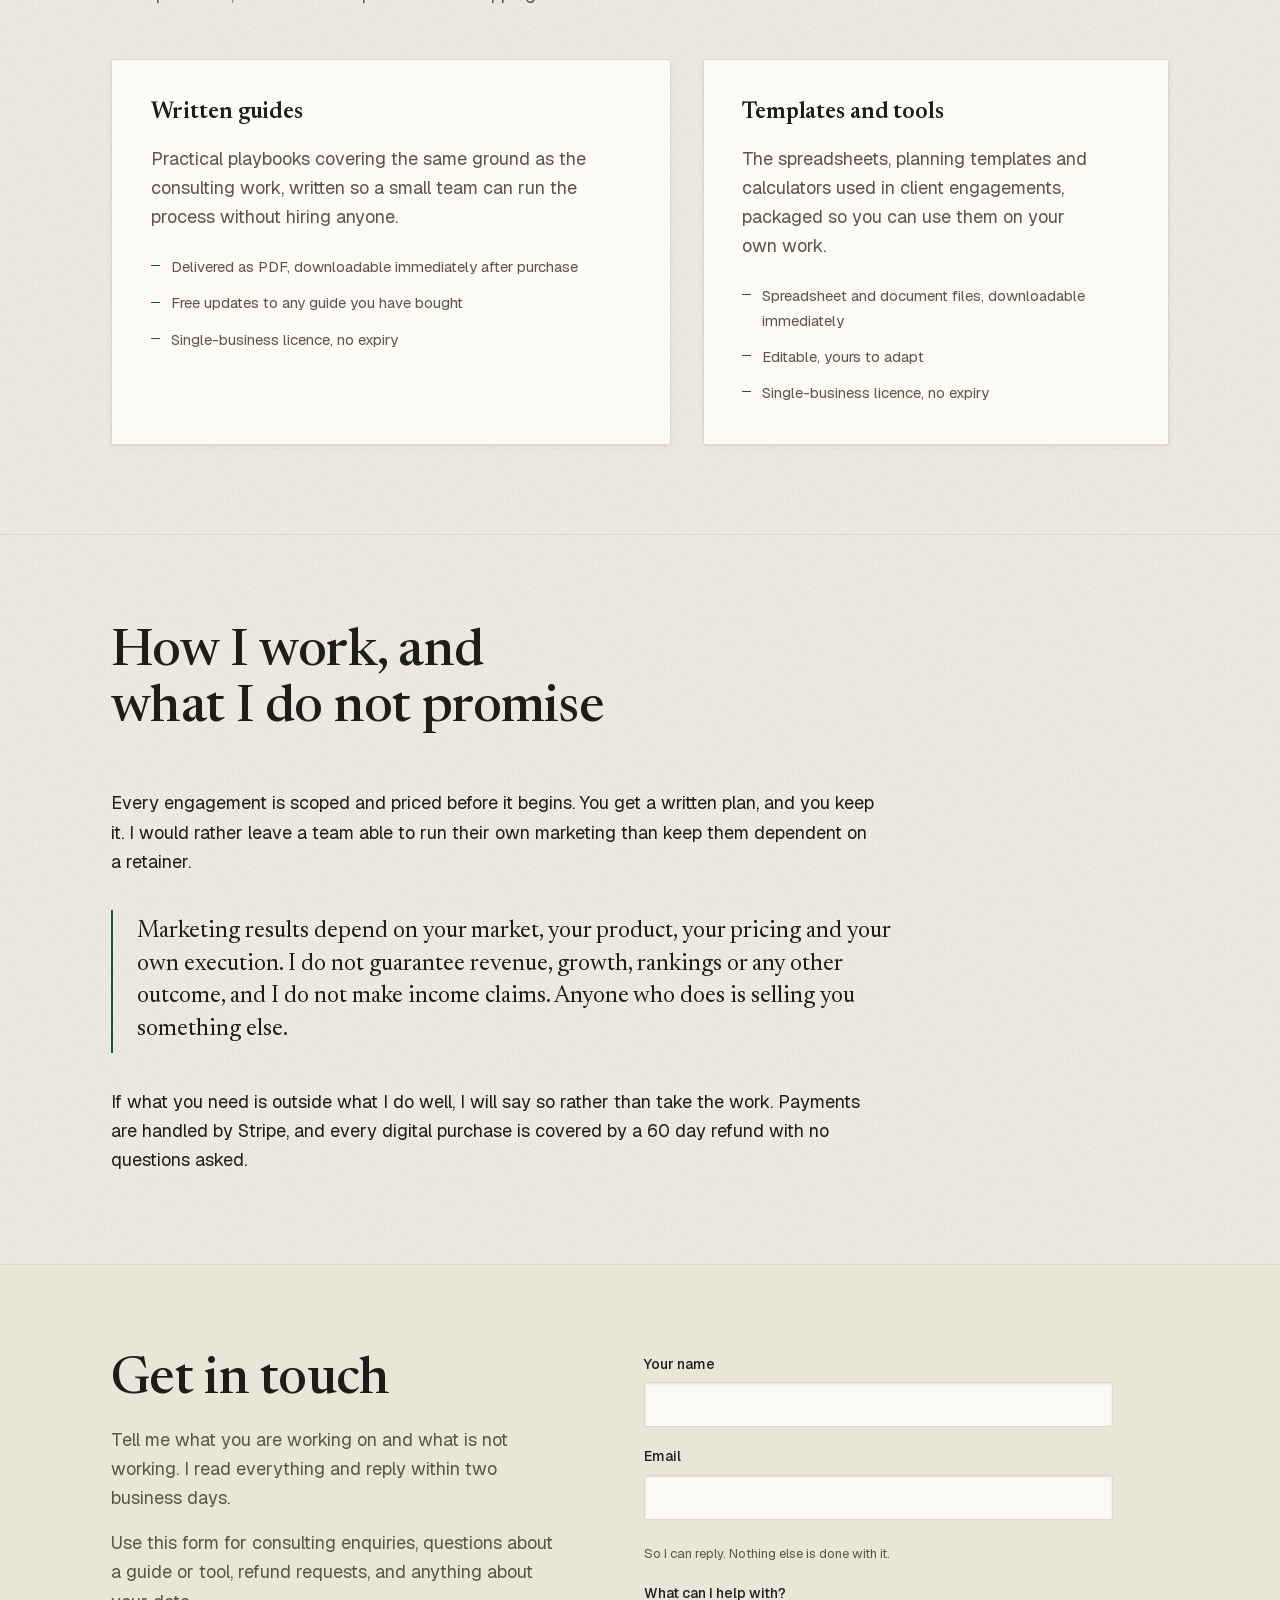
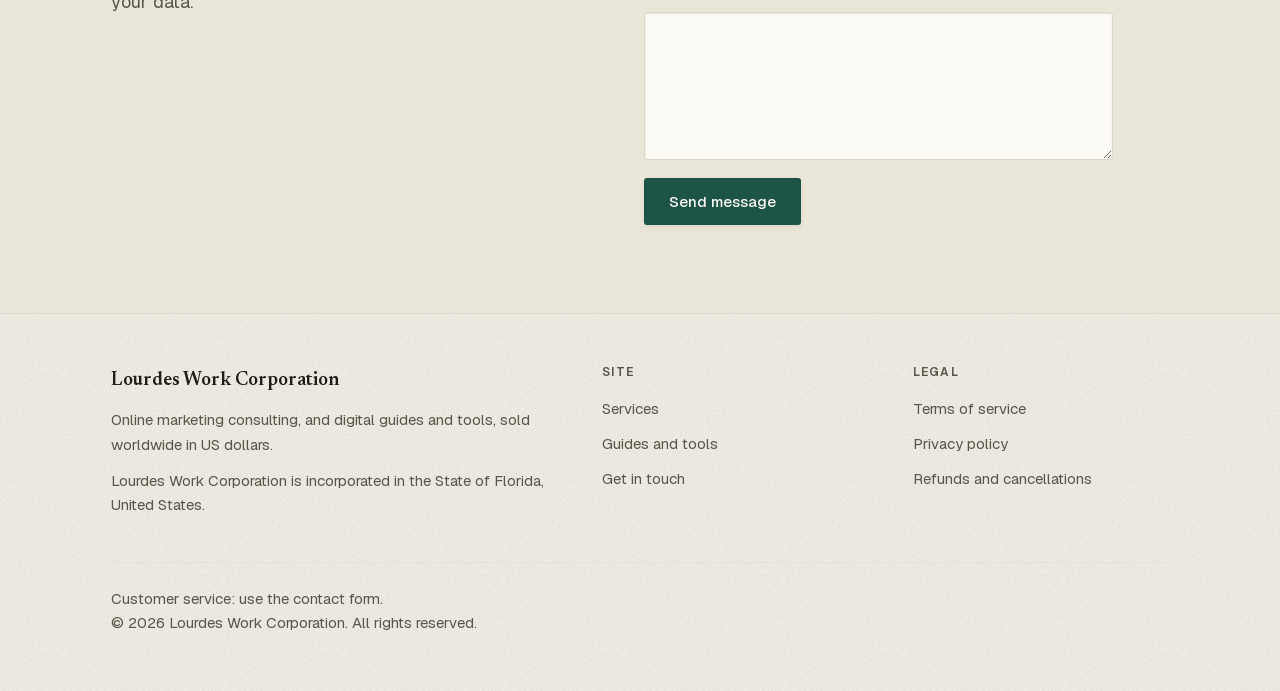
==== commit 14de0e8c: "Contact form live; remove the email address from every page Access key added and the form tested end" ====
--- a/index.html
+++ b/index.html
@@ -125,7 +125,7 @@
         </div>
 
         <form class="form" id="contact-form" action="https://api.web3forms.com/submit" method="POST" novalidate>
-          <input type="hidden" name="access_key" value="WEB3FORMS_ACCESS_KEY">
+          <input type="hidden" name="access_key" value="9414c7d0-eb05-4f14-9451-f30ddac0840a">
           <input type="hidden" name="subject" value="New enquiry from obilourdes.com">
           <input type="hidden" name="from_name" value="obilourdes.com">
           <input type="hidden" name="redirect" value="https://obilourdes.com/thanks.html">
@@ -191,7 +191,7 @@
       </div>
     </div>
     <div class="footer-base">
-      <p>Customer service: <a href="mailto:hello@obilourdes.com">hello@obilourdes.com</a></p>
+      <p>Customer service: use the <a href="#contact">contact form</a>.</p>
       <p>&copy; 2026 Lourdes Work Corporation. All rights reserved.</p>
     </div>
   </div>
